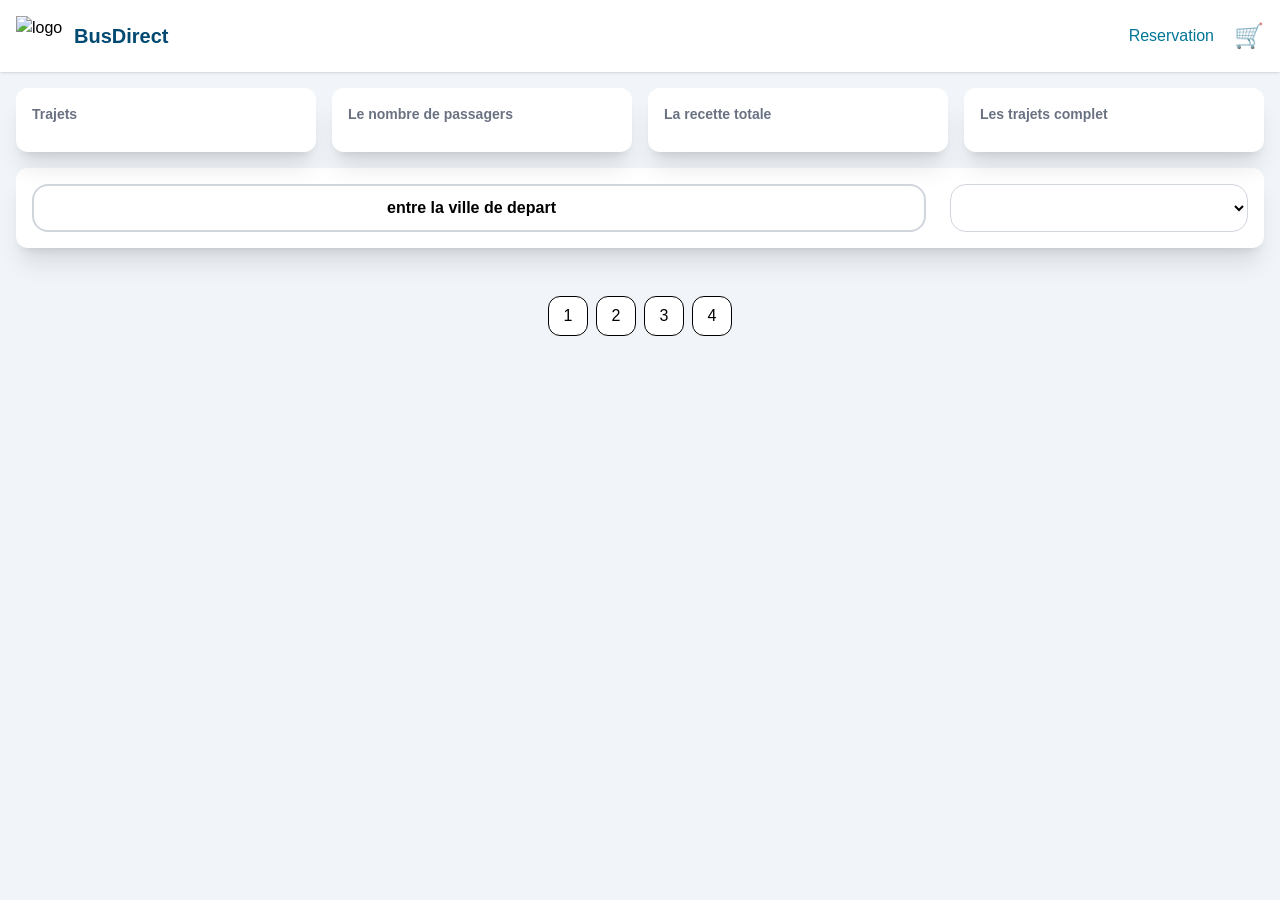
==== index.html @ cf124c50 "Display 6 trips per page with pagination" ====
<!DOCTYPE html>
<html lang="fr">

<head>
    <meta charset="UTF-8">
    <meta name="viewport" content="width=device-width, initial-scale=1.0">
    <title>BusDirect</title>
    <link rel="stylesheet" href="style.css">
    <link href="src/output.css" rel="stylesheet">
</head>

<body>

    <header class="bg-white shadow-sm sticky top-0 z-10 ">
        <section class="mx-auto p-4 flex justify-between items-center">
            <div class="flex gap-2 items-center">
                <img src="img/logo.png" alt="logo" class="w-[50px] h-[40px]">
                <h1 class="text-xl font-bold text-sky-900">
                    <a href="#bus_direct">BusDirect</a>
                </h1>
            </div>
            <nav class="flex gap-5 items-center">
                <a class="text-l font-medium text-cyan-700 hover:text-sky-900" href="#reservation">
                    Reservation
                </a>

                <a class="text-2xl" href="#ticket" aria-label="Panier">
                    🛒
                </a>
            </nav>

        </section>
    </header>
    <main>
    <section class="grid grid-cols-4 1fr_1fr_1fr_1fr gap-4 mx-4 my-4">
        <div class="flex shadow-xl w-full rounded-xl gap-3 p-4 flex-wrap flex-col bg-white shadow-sm p-4 pb-7" id="trajets">
            <span class="text-sm text-gray-500 font-semibold">Trajets</span>
        </div>
        <div class="flex shadow-xl w-full rounded-xl gap-3 p-4 flex-wrap flex-col bg-white shadow-sm pb-7" id="num_passagers">
            <span class="text-sm text-gray-500 font-semibold">Le nombre de passagers</span>
        </div>
        <div class="flex shadow-xl w-full rounded-xl gap-3 p-4 flex-wrap flex-col bg-white shadow-sm pb-7" id="recette">
            <span class="text-sm text-gray-500 font-semibold">La recette totale</span>
        </div>
        <div class="flex shadow-xl w-full rounded-xl gap-3 p-4 flex-wrap flex-col bg-white shadow-sm pb-7" id="trajets_complete">
            <span class="text-sm text-gray-500 font-semibold">Les trajets complet</span>
        </div>
    </section>
    <section class="search gap-6 mx-4 my-4 p-4 rounded-xl bg-white shadow-xl">
        <div>
            <input 
            type="search"
            id="search"
            class="w-full h-12 border-2 border-gray-300 rounded-2xl text-center font-semibold text-l"
            placeholder="entre la ville de depart">
        </div>
        <div>
            <select 
            name="tries" id="tries" class="w-full h-12 border-1 rounded-2xl border-gray-300 cursor-pointer">
                <option value=""></option>
            </select>
        </div>
    </section>
    <section class="grid grid-cols-3 grid-rows-2 gap-4 mx-4 my-4" id="AllCards">
        <!-- <div class="shadow-xl w-full rounded-xl gap-3 p-4 bg-white shadow-sm pb-7" id="card"></div> -->
    </section>
    <section id="pagination" class="flex justify-center gap-2 mb-20">
        <button type="button" class="w-10 h-10 border-1 rounded-xl bg-white hover:bg-blue-500">1</button>
        <button type="button" class="w-10 h-10 border-1 rounded-xl bg-white hover:bg-blue-500">2</button>
        <button type="button" class="w-10 h-10 border-1 rounded-xl bg-white hover:bg-blue-500">3</button>
        <button type="button" class="w-10 h-10 border-1 rounded-xl bg-white hover:bg-blue-500">4</button>
    </section>
    </main>
    <script src="js/script.js"></script>
    <script type="module" src="./js/main-trajets.js"></script>
    <script type="module" src="./js/store.js"></script>
</body>

</html>
---- style.css ----
body{
    background-color: #f1f5f9;
}
.page {
    display: grid;
    gap: 1.5rem;
}

.forms {
    display: grid;
    gap: 1.5rem;
}

.search {
    display: grid;
    grid-template-columns: 3fr 1fr;
}

@media (min-width: 1024px) {
    .page {
        grid-template-columns: 3fr 2fr;
        align-items: start;
    }
}
---- src/output.css ----
/*! tailwindcss v4.3.3 | MIT License | https://tailwindcss.com */
@layer properties;
@layer theme, base, components, utilities;

@layer theme {

  :root,
  :host {
    --font-sans: -apple-system, BlinkMacSystemFont, "Segoe UI", Roboto, "Helvetica Neue",
      "Noto Sans", Arial, sans-serif, "Apple Color Emoji", "Segoe UI Emoji",
      "Segoe UI Symbol", "Noto Color Emoji";
    --font-mono: ui-monospace, SFMono-Regular, Menlo, Monaco, Consolas, "Liberation Mono",
      "Courier New", monospace;
    --color-red-100: oklch(93.6% 0.032 17.717);
    --color-red-200: oklch(88.5% 0.062 18.334);
    --color-red-400: oklch(70.4% 0.191 22.216);
    --color-red-500: oklch(63.7% 0.237 25.331);
    --color-red-600: oklch(57.7% 0.245 27.325);
    --color-red-700: oklch(50.5% 0.213 27.518);
    --color-red-800: oklch(44.4% 0.177 26.899);
    --color-green-100: oklch(96.2% 0.044 156.743);
    --color-green-200: oklch(92.5% 0.084 155.995);
    --color-green-400: oklch(79.2% 0.209 151.711);
    --color-green-500: oklch(72.3% 0.219 149.579);
    --color-green-600: oklch(62.7% 0.194 149.214);
    --color-green-700: oklch(52.7% 0.154 150.069);
    --color-green-800: oklch(44.8% 0.119 151.328);
    --color-emerald-100: oklch(95% 0.052 163.051);
    --color-emerald-200: oklch(90.5% 0.093 164.15);
    --color-emerald-400: oklch(76.5% 0.177 163.223);
    --color-emerald-700: oklch(50.8% 0.118 165.612);
    --color-emerald-800: oklch(43.2% 0.095 166.913);
    --color-teal-700: oklch(51.1% 0.096 186.391);
    --color-cyan-100: oklch(95.6% 0.045 203.388);
    --color-cyan-200: oklch(91.7% 0.08 205.041);
    --color-cyan-300: oklch(86.5% 0.127 207.078);
    --color-cyan-400: oklch(78.9% 0.154 211.53);
    --color-cyan-700: oklch(52% 0.105 223.128);
    --color-cyan-900: oklch(39.8% 0.07 227.392);
    --color-sky-100: oklch(95.1% 0.026 236.824);
    --color-sky-200: oklch(90.1% 0.058 230.902);
    --color-sky-300: oklch(82.8% 0.111 230.318);
    --color-sky-400: oklch(74.6% 0.16 232.661);
    --color-sky-500: oklch(68.5% 0.169 237.323);
    --color-sky-600: oklch(58.8% 0.158 241.966);
    --color-sky-700: oklch(50% 0.134 242.749);
    --color-sky-900: oklch(39.1% 0.09 240.876);
    --color-blue-50: oklch(97% 0.014 254.604);
    --color-blue-100: oklch(93.2% 0.032 255.585);
    --color-blue-200: oklch(88.2% 0.059 254.128);
    --color-blue-400: oklch(70.7% 0.165 254.624);
    --color-blue-600: oklch(54.6% 0.245 262.881);
    --color-blue-700: oklch(48.8% 0.243 264.376);
    --color-blue-800: oklch(42.4% 0.199 265.638);
    --color-blue-900: oklch(37.9% 0.146 265.522);
    --color-indigo-600: oklch(51.1% 0.262 276.966);
    --color-indigo-700: oklch(45.7% 0.24 277.023);
    --color-slate-50: oklch(98.4% 0.003 247.858);
    --color-slate-200: oklch(92.9% 0.013 255.508);
    --color-slate-300: oklch(86.9% 0.022 252.894);
    --color-slate-500: oklch(55.4% 0.046 257.417);
    --color-slate-600: oklch(44.6% 0.043 257.281);
    --color-gray-50: oklch(98.5% 0.002 247.839);
    --color-gray-100: oklch(96.7% 0.003 264.542);
    --color-gray-200: oklch(92.8% 0.006 264.531);
    --color-gray-300: oklch(87.2% 0.01 258.338);
    --color-gray-500: oklch(55.1% 0.027 264.364);
    --color-gray-600: oklch(44.6% 0.03 256.802);
    --color-gray-800: oklch(27.8% 0.033 256.848);
    --color-black: #000;
    --color-white: #fff;
    --spacing: 0.25rem;
    --container-xs: 20rem;
    --container-md: 28rem;
    --container-4xl: 56rem;
    --container-6xl: 72rem;
    --text-xs: 0.75rem;
    --text-xs--line-height: calc(1 / 0.75);
    --text-sm: 0.875rem;
    --text-sm--line-height: calc(1.25 / 0.875);
    --text-base: 1rem;
    --text-base--line-height: calc(1.5 / 1);
    --text-lg: 1.125rem;
    --text-lg--line-height: calc(1.75 / 1.125);
    --text-xl: 1.25rem;
    --text-xl--line-height: calc(1.75 / 1.25);
    --text-2xl: 1.5rem;
    --text-2xl--line-height: calc(2 / 1.5);
    --text-3xl: 1.875rem;
    --text-3xl--line-height: calc(2.25 / 1.875);
    --text-4xl: 2.25rem;
    --text-4xl--line-height: calc(2.5 / 2.25);
    --font-weight-medium: 500;
    --font-weight-semibold: 600;
    --font-weight-bold: 700;
    --leading-tight: 1.25;
    --leading-snug: 1.375;
    --leading-normal: 1.5;
    --leading-loose: 2;
    --radius-sm: 0.25rem;
    --radius-lg: 0.5rem;
    --radius-xl: 0.75rem;
    --radius-2xl: 1rem;
    --default-transition-duration: 150ms;
    --default-transition-timing-function: cubic-bezier(0.4, 0, 0.2, 1);
    --default-font-family: var(--font-sans);
    --default-mono-font-family: var(--font-mono);
  }
}

@layer base {

  *,
  ::after,
  ::before,
  ::backdrop,
  ::file-selector-button {
    box-sizing: border-box;
    margin: 0;
    padding: 0;
    border: 0 solid;
  }

  html,
  :host {
    line-height: 1.5;
    -webkit-text-size-adjust: 100%;
    tab-size: 4;
    font-family: var(--default-font-family, -apple-system, BlinkMacSystemFont, "Segoe UI", Roboto, "Helvetica Neue", "Noto Sans", Arial, sans-serif, "Apple Color Emoji", "Segoe UI Emoji", "Segoe UI Symbol", "Noto Color Emoji");
    font-feature-settings: var(--default-font-feature-settings, normal);
    font-variation-settings: var(--default-font-variation-settings, normal);
    -webkit-tap-highlight-color: transparent;
  }

  hr {
    height: 0;
    color: inherit;
    border-top-width: 1px;
  }

  abbr:where([title]) {
    -webkit-text-decoration: underline dotted;
    text-decoration: underline dotted;
  }

  h1,
  h2,
  h3,
  h4,
  h5,
  h6 {
    font-size: inherit;
    font-weight: inherit;
  }

  a {
    color: inherit;
    -webkit-text-decoration: inherit;
    text-decoration: inherit;
  }

  b,
  strong {
    font-weight: bolder;
  }

  code,
  kbd,
  samp,
  pre {
    font-family: var(--default-mono-font-family, ui-monospace, SFMono-Regular, Menlo, Monaco, Consolas, "Liberation Mono", "Courier New", monospace);
    font-feature-settings: var(--default-mono-font-feature-settings, normal);
    font-variation-settings: var(--default-mono-font-variation-settings, normal);
    font-size: 1em;
  }

  small {
    font-size: 80%;
  }

  sub,
  sup {
    font-size: 75%;
    line-height: 0;
    position: relative;
    vertical-align: baseline;
  }

  sub {
    bottom: -0.25em;
  }

  sup {
    top: -0.5em;
  }

  table {
    text-indent: 0;
    border-color: inherit;
    border-collapse: collapse;
  }

  :-moz-focusring:where(:not(iframe)) {
    outline: auto;
  }

  progress {
    vertical-align: baseline;
  }

  summary {
    display: list-item;
  }

  ol,
  ul,
  menu {
    list-style: none;
  }

  img,
  svg,
  video,
  canvas,
  audio,
  iframe,
  embed,
  object {
    display: block;
    /* vertical-align: middle; */
  }

  img,
  video {
    max-width: 100%;
    height: auto;
  }

  button,
  input,
  select,
  optgroup,
  textarea,
  ::file-selector-button {
    font: inherit;
    font-feature-settings: inherit;
    font-variation-settings: inherit;
    letter-spacing: inherit;
    color: inherit;
    border-radius: 0;
    background-color: transparent;
    opacity: 1;
  }

  :where(select:is([multiple], [size])) optgroup {
    font-weight: bolder;
  }

  :where(select:is([multiple], [size])) optgroup option {
    padding-inline-start: 20px;
  }

  ::file-selector-button {
    margin-inline-end: 4px;
  }

  ::placeholder {
    opacity: 1;
  }

  @supports (not (-webkit-appearance: -apple-pay-button)) or (contain-intrinsic-size: 1px) {
    ::placeholder {
      color: currentcolor;

      @supports (color: color-mix(in lab, red, red)) {
        color: color-mix(in oklab, currentcolor 50%, transparent);
      }
    }
  }

  textarea {
    resize: vertical;
  }

  ::-webkit-search-decoration {
    -webkit-appearance: none;
  }

  ::-webkit-date-and-time-value {
    min-height: 1lh;
    text-align: inherit;
  }

  ::-webkit-datetime-edit {
    display: inline-flex;
  }

  ::-webkit-datetime-edit-fields-wrapper {
    padding: 0;
  }

  ::-webkit-datetime-edit,
  ::-webkit-datetime-edit-year-field,
  ::-webkit-datetime-edit-month-field,
  ::-webkit-datetime-edit-day-field,
  ::-webkit-datetime-edit-hour-field,
  ::-webkit-datetime-edit-minute-field,
  ::-webkit-datetime-edit-second-field,
  ::-webkit-datetime-edit-millisecond-field,
  ::-webkit-datetime-edit-meridiem-field {
    padding-block: 0;
  }

  ::-webkit-calendar-picker-indicator {
    line-height: 1;
  }

  :-moz-ui-invalid {
    box-shadow: none;
  }

  button,
  input:where([type="button"], [type="reset"], [type="submit"]),
  ::file-selector-button {
    appearance: button;
  }

  ::-webkit-inner-spin-button,
  ::-webkit-outer-spin-button {
    height: auto;
  }

  [hidden]:where(:not([hidden="until-found"])) {
    display: none !important;
  }
}

@layer utilities {
  .sr-only {
    position: absolute;
    width: 1px;
    height: 1px;
    padding: 0;
    margin: -1px;
    overflow: hidden;
    clip-path: inset(50%);
    white-space: nowrap;
    border-width: 0;
  }

  .sticky {
    position: sticky;
  }

  .top-0 {
    top: 0px;
  }

  .z-10 {
    z-index: 10;
  }

  .col-1 {
    grid-column: 1;
  }

  .m-1 {
    margin: var(--spacing);
  }

  .m-2 {
    margin: calc(var(--spacing) * 2);
  }

  .m-3 {
    margin: calc(var(--spacing) * 3);
  }

  .m-4 {
    margin: calc(var(--spacing) * 4);
  }

  .mx-4 {
    margin-inline: calc(var(--spacing) * 4);
  }

  .mx-auto {
    margin-inline: auto;
  }

  .my-2 {
    margin-block: calc(var(--spacing) * 2);
  }

  .my-4 {
    margin-block: calc(var(--spacing) * 4);
  }

  .my-6 {
    margin-block: calc(var(--spacing) * 6);
  }

  .mt-1 {
    margin-top: var(--spacing);
  }

  .mt-3 {
    margin-top: calc(var(--spacing) * 3);
  }

  .mt-4 {
    margin-top: calc(var(--spacing) * 4);
  }

  .mt-5 {
    margin-top: calc(var(--spacing) * 5);
  }

  .mt-6 {
    margin-top: calc(var(--spacing) * 6);
  }

  .mt-7 {
    margin-top: calc(var(--spacing) * 7);
  }

  .mb-1 {
    margin-bottom: var(--spacing);
  }

  .mb-2 {
    margin-bottom: calc(var(--spacing) * 2);
  }

  .mb-3 {
    margin-bottom: calc(var(--spacing) * 3);
  }

  .mb-4 {
    margin-bottom: calc(var(--spacing) * 4);
  }

  .mb-6 {
    margin-bottom: calc(var(--spacing) * 6);
  }
  .mb-20 {
    margin-bottom: calc(var(--spacing) * 20);
  }

  .ml-3 {
    margin-left: calc(var(--spacing) * 3);
  }

  .ml-10 {
    margin-left: calc(var(--spacing) * 10);
  }


.mt-0 { margin-top: 0px; }
.mt-\[4px\] { margin-top: 4px; }
.mt-\[8px\] { margin-top: 8px; }
.mt-\[12px\] { margin-top: 12px; }
.mt-4 { margin-top: 16px; }
.mt-5 { margin-top: 20px; }
.mt-6 { margin-top: 24px; }
.mt-\[28px\] { margin-top: 28px; }
.mt-8 { margin-top: 32px; }
.mt-\[36px\] { margin-top: 36px; }
.mt-10 { margin-top: 40px; }


.mb-0 { margin-bottom: 0px; }
.mb-\[4px\] { margin-bottom: 4px; }
.mb-\[8px\] { margin-bottom: 8px; }
.mb-\[12px\] { margin-bottom: 12px; }
.mb-4 { margin-bottom: 16px; }
.mb-5 { margin-bottom: 20px; }
.mb-6 { margin-bottom: 24px; }
.mb-\[28px\] { margin-bottom: 28px; }
.mb-8 { margin-bottom: 32px; }
.mb-\[36px\] { margin-bottom: 36px; }
.mb-10 { margin-bottom: 40px; }


.ml-0 { margin-left: 0px; }
.ml-\[4px\] { margin-left: 4px; }
.ml-\[8px\] { margin-left: 8px; }
.ml-\[12px\] { margin-left: 12px; }
.ml-4 { margin-left: 16px; }
.ml-5 { margin-left: 20px; }
.ml-6 { margin-left: 24px; }
.ml-\[28px\] { margin-left: 28px; }
.ml-8 { margin-left: 32px; }
.ml-\[36px\] { margin-left: 36px; }
.ml-10 { margin-left: 40px; }


.mr-0 { margin-right: 0px; }
.mr-\[4px\] { margin-right: 4px; }
.mr-\[8px\] { margin-right: 8px; }
.mr-\[12px\] { margin-right: 12px; }
.mr-4 { margin-right: 16px; }
.mr-5 { margin-right: 20px; }
.mr-6 { margin-right: 24px; }
.mr-\[28px\] { margin-right: 28px; }
.mr-8 { margin-right: 32px; }
.mr-\[36px\] { margin-right: 36px; }
.mr-10 { margin-right: 40px; }

  .block {
    display: block;
  }

  .flex {
    display: flex;
  }

  .grid {
    display: grid;
  }

  .inline-block {
    display: inline-block;
  }

  .table {
    display: table;
  }

  .h-3 {
    height: calc(var(--spacing) * 3);
  }

  .h-4 {
    height: calc(var(--spacing) * 4);
  }

  .h-5 {
    height: calc(var(--spacing) * 5);
  }

  .h-8 {
    height: calc(var(--spacing) * 8);
  }

  .h-10 {
    height: calc(var(--spacing) * 10);
  }

  .h-11 {
    height: calc(var(--spacing) * 11);
  }

  .h-12 {
    height: calc(var(--spacing) * 12);
  }

  .h-17 {
    height: calc(var(--spacing) * 17);
  }

  .h-\[30\] {
    height: 30;
  }

  .h-\[30px\] {
    height: 30px;
  }

  .h-\[40px\] {
    height: 40px;
  }

  .h-\[50px\] {
    height: 50px;
  }

  .h-\[60px\] {
    height: 60px;
  }
  .h-\[200px\] {
    height: 200px;
  }

  .h-auto {
    height: auto;
  }

  .h-fit {
    height: fit-content;
  }

  .h-full {
    height: 100%;
  }

  .min-h-\[1\.75rem\] {
    min-height: 1.75rem;
  }

  .min-h-screen {
    min-height: 100vh;
  }

  .w-1 {
    width: var(--spacing);
  }

  .w-2 {
    width: calc(var(--spacing) * 2);
  }

  .w-3 {
    width: calc(var(--spacing) * 3);
  }

  .w-4 {
    width: calc(var(--spacing) * 4);
  }

  .w-5 {
    width: calc(var(--spacing) * 5);
  }

  .w-6 {
    width: calc(var(--spacing) * 6);
  }

  .w-7 {
    width: calc(var(--spacing) * 7);
  }

  .w-8 {
    width: calc(var(--spacing) * 8);
  }

  .w-10 {
    width: calc(var(--spacing) * 10);
  }

  .w-11 {
    width: calc(var(--spacing) * 11);
  }

  .w-12 {
    width: calc(var(--spacing) * 12);
  }

  .w-13 {
    width: calc(var(--spacing) * 13);
  }

  .w-17 {
    width: calc(var(--spacing) * 17);
  }

  .w-20 {
    width: calc(var(--spacing) * 20);
  }

  .w-\[1px\] {
    width: 1px;
  }

  .w-\[2px\] {
    width: 2px;
  }

  .w-\[4px\] {
    width: 4px;
  }

  .w-\[10px\] {
    width: 10px;
  }

  .w-\[20px\] {
    width: 20px;
  }

  .w-\[30px\] {
    width: 30px;
  }

  .w-\[40px\] {
    width: 40px;
  }

  .w-\[50px\] {
    width: 50px;
  }

  .w-\[60px\] {
    width: 60px;
  }

  .w-\[70px\] {
    width: 70px;
  }

  .w-\[100px\] {
    width: 100px;
  }

  .w-\[200px\] {
    width: 200px;
  }

  .w-\[300px\] {
    width: 300px;
  }

  .w-\[400px\] {
    width: 400px;
  }

  .w-\[500px\] {
    width: 500px;
  }

  .w-\[600px\] {
    width: 600px;
  }

  .w-\[700px\] {
    width: 700px;
  }

  .w-auto {
    width: auto;
  }

  .w-fit {
    width: fit-content;
  }

  .w-full {
    width: 100%;
  }

  .max-w-4xl {
    max-width: var(--container-4xl);
  }

  .max-w-6xl {
    max-width: var(--container-6xl);
  }

  .max-w-md {
    max-width: var(--container-md);
  }

  .max-w-xs {
    max-width: var(--container-xs);
  }

  .min-w-40 {
    min-width: calc(var(--spacing) * 40);
  }

  .flex-1 {
    flex: 1;
  }

  .border-collapse {
    border-collapse: collapse;
  }

  .cursor-not-allowed {
    cursor: not-allowed;
  }

  .cursor-pointer {
    cursor: pointer;
  }

  .resize {
    resize: both;
  }

  .grid-cols-1 {
    grid-template-columns: repeat(1, minmax(0, 1fr));
  }

  .grid-cols-2 {
    grid-template-columns: repeat(2, minmax(0, 1fr));
  }

  .grid-cols-3 {
    grid-template-columns: repeat(3, minmax(0, 1fr));
  }

  .grid-cols-4 {
    grid-template-columns: repeat(4, minmax(0, 1fr));
  }

  .grid-cols-\[1fr_1fr_0\.3fr_1fr_1fr\] {
    grid-template-columns: 1fr 1fr 0.3fr 1fr 1fr;
  }

  .grid-cols-\[repeat\(2\,2\.5rem\)_1rem_repeat\(2\,2\.5rem\)\] {
    grid-template-columns: repeat(2, 2.5rem) 1rem repeat(2, 2.5rem);
  }

  .grid-cols-\[repeat\(2\,2\.75rem\)_1\.5rem_repeat\(2\,2\.75rem\)\] {
    grid-template-columns: repeat(2, 2.75rem) 1.5rem repeat(2, 2.75rem);
  }

  .grid-rows-2 {
    grid-template-rows: repeat(2, minmax(0, 1fr));
  }

  .grid-rows-3 {
    grid-template-rows: repeat(3, minmax(0, 1fr));
  }

  .grid-rows-4 {
    grid-template-rows: repeat(4, minmax(0, 1fr));
  }

  .flex-col {
    flex-direction: column;
  }

  .flex-row {
    flex-direction: row;
  }

  .flex-wrap {
    flex-wrap: wrap;
  }

  .items-center {
    align-items: center;
  }

  .items-end {
    align-items: flex-end;
  }

  .justify-around {
    justify-content: space-around;
  }

  .justify-between {
    justify-content: space-between;
  }

  .justify-center {
    justify-content: center;
  }

  .justify-end {
    justify-content: flex-end;
  }

  .justify-start {
    justify-content: flex-start;
  }

  .gap-1 {
    gap: var(--spacing);
  }

  .gap-2 {
    gap: calc(var(--spacing) * 2);
  }

  .gap-3 {
    gap: calc(var(--spacing) * 3);
  }

  .gap-4 {
    gap: calc(var(--spacing) * 4);
  }

  .gap-5 {
    gap: calc(var(--spacing) * 5);
  }

  .gap-6 {
    gap: calc(var(--spacing) * 6);
  }

  .gap-7 {
    gap: calc(var(--spacing) * 7);
  }

  .gap-12 {
    gap: calc(var(--spacing) * 12);
  }

  .gap-20 {
    gap: calc(var(--spacing) * 20);
  }

  :where(.space-y-6 > :not(:last-child)) {
    --tw-space-y-reverse: 0;
    margin-block-start: calc(calc(var(--spacing) * 6) * var(--tw-space-y-reverse));
    margin-block-end: calc(calc(var(--spacing) * 6) * calc(1 - var(--tw-space-y-reverse)));
  }

  .gap-x-2 {
    column-gap: calc(var(--spacing) * 2);
  }

  .gap-y-8 {
    row-gap: calc(var(--spacing) * 8);
  }

  .self-stretch {
    align-self: stretch;
  }

  .rounded {
    border-radius: 0.25rem;
  }

  .rounded-2xl {
    border-radius: var(--radius-2xl);
  }

  .rounded-\[2rem\] {
    border-radius: 2rem;
  }

  .rounded-lg {
    border-radius: var(--radius-lg);
  }

  .rounded-sm {
    border-radius: var(--radius-sm);
  }

  .rounded-xl {
    border-radius: var(--radius-xl);
  }

  .rounded-l {
    border-top-left-radius: 0.25rem;
    border-bottom-left-radius: 0.25rem;
  }

  .border {
    border-style: var(--tw-border-style);
    border-width: 1px;
  }

  .border-1 {
    border-style: var(--tw-border-style);
    border-width: 1px;
  }

  .border-2 {
    border-style: var(--tw-border-style);
    border-width: 2px;
  }

  .border-3 {
    border-style: var(--tw-border-style);
    border-width: 3px;
  }

  .border-4 {
    border-style: var(--tw-border-style);
    border-width: 4px;
  }

  .border-t {
    border-top-style: var(--tw-border-style);
    border-top-width: 1px;
  }

  .border-gray-300 {
    border-color: var(--color-gray-300);
  }

  .border-green-400 {
    border-color: var(--color-green-400);
  }

  .border-green-700 {
    border-color: var(--color-green-700);
  }

  .border-red-400 {
    border-color: var(--color-red-400);
  }

  .border-sky-200 {
    border-color: var(--color-sky-200);
  }

  .border-slate-200 {
    border-color: var(--color-slate-200);
  }

  .border-slate-300 {
    border-color: var(--color-slate-300);
  }

  .bg-\[\#09D8C7\] {
    background-color: #09D8C7;
  }

  .bg-\[\#0039A6\] {
    background-color: #0039A6;
  }

  .bg-\[\#F0F4FF\] {
    background-color: #F0F4FF;
  }

  .bg-blue-50 {
    background-color: var(--color-blue-50);
  }

  .bg-blue-100 {
    background-color: var(--color-blue-100);
  }

  .bg-blue-200 {
    background-color: var(--color-blue-200);
  }

  .bg-blue-400 {
    background-color: var(--color-blue-400);
  }

  .bg-blue-700 {
    background-color: var(--color-blue-700);
  }

  .bg-cyan-100 {
    background-color: var(--color-cyan-100);
  }

  .bg-cyan-200 {
    background-color: var(--color-cyan-200);
  }

  .bg-cyan-300 {
    background-color: var(--color-cyan-300);
  }

  .bg-cyan-400 {
    background-color: var(--color-cyan-400);
  }

  .bg-cyan-700 {
    background-color: var(--color-cyan-700);
  }

  .bg-cyan-900 {
    background-color: var(--color-cyan-900);
  }

  .bg-emerald-100 {
    background-color: var(--color-emerald-100);
  }

  .bg-gray-50 {
    background-color: var(--color-gray-50);
  }

  .bg-gray-100 {
    background-color: var(--color-gray-100);
  }

  .bg-gray-200 {
    background-color: var(--color-gray-200);
  }

  .bg-gray-500 {
    background-color: var(--color-gray-500);
  }

  .bg-gray-600 {
    background-color: var(--color-gray-600);
  }

  .bg-green-100 {
    background-color: var(--color-green-100);
  }

  .bg-green-200 {
    background-color: var(--color-green-200);
  }

  .bg-green-500 {
    background-color: var(--color-green-500);
  }

  .bg-green-600 {
    background-color: var(--color-green-600);
  }

  .bg-green-700 {
    background-color: var(--color-green-700);
  }

  .bg-green-800 {
    background-color: var(--color-green-800);
  }

  .bg-indigo-600 {
    background-color: var(--color-indigo-600);
  }

  .bg-red-200 {
    background-color: var(--color-red-200);
  }

  .bg-red-500 {
    background-color: var(--color-red-500);
  }

  .bg-red-600 {
    background-color: var(--color-red-600);
  }

  .bg-red-700 {
    background-color: var(--color-red-700);
  }

  .bg-red-800 {
    background-color: var(--color-red-800);
  }

  .bg-sky-100 {
    background-color: var(--color-sky-100);
  }

  .bg-sky-200 {
    background-color: var(--color-sky-200);
  }

  .bg-sky-300 {
    background-color: var(--color-sky-300);
  }

  .bg-sky-400 {
    background-color: var(--color-sky-400);
  }

  .bg-sky-500 {
    background-color: var(--color-sky-500);
  }

  .bg-sky-700 {
    background-color: var(--color-sky-700);
  }

  .bg-sky-900 {
    background-color: var(--color-sky-900);
  }

  .bg-slate-50 {
    background-color: var(--color-slate-50);
  }

  .bg-slate-200 {
    background-color: var(--color-slate-200);
  }

  .bg-slate-300 {
    background-color: var(--color-slate-300);
  }

  .bg-teal-700 {
    background-color: var(--color-teal-700);
  }

  .bg-white {
    background-color: var(--color-white);
  }

  .object-contain {
    object-fit: contain;
  }

  .p-1 {
    padding: var(--spacing);
  }

  .p-2 {
    padding: calc(var(--spacing) * 2);
  }

  .p-3 {
    padding: calc(var(--spacing) * 3);
  }

  .p-4 {
    padding: calc(var(--spacing) * 4);
  }

  .p-5 {
    padding: calc(var(--spacing) * 5);
  }

  .p-6 {
    padding: calc(var(--spacing) * 6);
  }

  .p-8 {
    padding: calc(var(--spacing) * 8);
  }

  .px-2 {
    padding-inline: calc(var(--spacing) * 2);
  }

  .px-3 {
    padding-inline: calc(var(--spacing) * 3);
  }

  .px-4 {
    padding-inline: calc(var(--spacing) * 4);
  }

  .py-1 {
    padding-block: var(--spacing);
  }

  .py-2 {
    padding-block: calc(var(--spacing) * 2);
  }

  .py-3 {
    padding-block: calc(var(--spacing) * 3);
  }

  .py-4 {
    padding-block: calc(var(--spacing) * 4);
  }

  .py-6 {
    padding-block: calc(var(--spacing) * 6);
  }

  .pt-4 {
    padding-top: calc(var(--spacing) * 4);
  }

  .pb-4 {
    padding-bottom: calc(var(--spacing) * 4);
  }

  .pb-7 {
    padding-bottom: calc(var(--spacing) * 7);
  }

  .text-center {
    text-align: center;
  }

  .text-start {
    text-align: start;
  }

  .font-\[\'Libre_Baskerville\'\] {
    font-family: 'Libre Baskerville';
  }

  .font-\[\'Montserrat\'\] {
    font-family: 'Montserrat';
  }

  .font-\[\'Nunito\'\] {
    font-family: 'Nunito';
  }

  .font-\[\'Roboto\'\] {
    font-family: 'Roboto';
  }

  .font-sans {
    font-family: var(--font-sans);
  }

  .text-2xl {
    font-size: var(--text-2xl);
    line-height: var(--tw-leading, var(--text-2xl--line-height));
  }

  .text-3xl {
    font-size: var(--text-3xl);
    line-height: var(--tw-leading, var(--text-3xl--line-height));
  }

  .text-4xl {
    font-size: var(--text-4xl);
    line-height: var(--tw-leading, var(--text-4xl--line-height));
  }

  .text-base {
    font-size: var(--text-base);
    line-height: var(--tw-leading, var(--text-base--line-height));
  }

  .text-lg {
    font-size: var(--text-lg);
    line-height: var(--tw-leading, var(--text-lg--line-height));
  }

  .text-sm {
    font-size: var(--text-sm);
    line-height: var(--tw-leading, var(--text-sm--line-height));
  }

  .text-xl {
    font-size: var(--text-xl);
    line-height: var(--tw-leading, var(--text-xl--line-height));
  }

  .text-xs {
    font-size: var(--text-xs);
    line-height: var(--tw-leading, var(--text-xs--line-height));
  }

  .text-\[22px\] {
    font-size: 22px;
  }

  .leading-loose {
    --tw-leading: var(--leading-loose);
    line-height: var(--leading-loose);
  }

  .leading-normal {
    --tw-leading: var(--leading-normal);
    line-height: var(--leading-normal);
  }

  .leading-snug {
    --tw-leading: var(--leading-snug);
    line-height: var(--leading-snug);
  }

  .leading-tight {
    --tw-leading: var(--leading-tight);
    line-height: var(--leading-tight);
  }

  .font-bold {
    --tw-font-weight: var(--font-weight-bold);
    font-weight: var(--font-weight-bold);
  }

  .font-medium {
    --tw-font-weight: var(--font-weight-medium);
    font-weight: var(--font-weight-medium);
  }

  .font-semibold {
    --tw-font-weight: var(--font-weight-semibold);
    font-weight: var(--font-weight-semibold);
  }

  .text-black {
    color: var(--color-black);
  }

  .text-blue-100 {
    color: var(--color-blue-100);
  }

  .text-blue-400 {
    color: var(--color-blue-400);
  }

  .text-blue-700 {
    color: var(--color-blue-700);
  }

  .text-blue-800 {
    color: var(--color-blue-800);
  }

  .text-blue-900 {
    color: var(--color-blue-900);
  }

  .text-cyan-400 {
    color: var(--color-cyan-400);
  }

  .text-cyan-700 {
    color: var(--color-cyan-700);
  }

  .text-cyan-900 {
    color: var(--color-cyan-900);
  }

  .text-emerald-700 {
    color: var(--color-emerald-700);
  }

  .text-emerald-800 {
    color: var(--color-emerald-800);
  }

  .text-gray-500 {
    color: var(--color-gray-500);
  }

  .text-gray-600 {
    color: var(--color-gray-600);
  }

  .text-green-600 {
    color: var(--color-green-600);
  }

  .text-green-700 {
    color: var(--color-green-700);
  }

  .text-red-600 {
    color: var(--color-red-600);
  }

  .text-sky-400 {
    color: var(--color-sky-400);
  }

  .text-sky-600 {
    color: var(--color-sky-600);
  }

  .text-sky-700 {
    color: var(--color-sky-700);
  }

  .text-sky-900 {
    color: var(--color-sky-900);
  }

  .text-slate-500 {
    color: var(--color-slate-500);
  }

  .text-slate-600 {
    color: var(--color-slate-600);
  }

  .text-white {
    color: var(--color-white);
  }

  .underline {
    text-decoration-line: underline;
  }

  .shadow {
    --tw-shadow: 0 1px 3px 0 var(--tw-shadow-color, rgb(0 0 0 / 0.1)), 0 1px 2px -1px var(--tw-shadow-color, rgb(0 0 0 / 0.1));
    box-shadow: var(--tw-inset-shadow), var(--tw-inset-ring-shadow), var(--tw-ring-offset-shadow), var(--tw-ring-shadow), var(--tw-shadow);
  }

  .shadow-lg {
    --tw-shadow: 0 10px 15px -3px var(--tw-shadow-color, rgb(0 0 0 / 0.1)), 0 4px 6px -4px var(--tw-shadow-color, rgb(0 0 0 / 0.1));
    box-shadow: var(--tw-inset-shadow), var(--tw-inset-ring-shadow), var(--tw-ring-offset-shadow), var(--tw-ring-shadow), var(--tw-shadow);
  }

  .shadow-sm {
    --tw-shadow: 0 1px 3px 0 var(--tw-shadow-color, rgb(0 0 0 / 0.1)), 0 1px 2px -1px var(--tw-shadow-color, rgb(0 0 0 / 0.1));
    box-shadow: var(--tw-inset-shadow), var(--tw-inset-ring-shadow), var(--tw-ring-offset-shadow), var(--tw-ring-shadow), var(--tw-shadow);
  }

  .shadow-xl {
    --tw-shadow: 0 20px 25px -5px var(--tw-shadow-color, rgb(0 0 0 / 0.1)), 0 8px 10px -6px var(--tw-shadow-color, rgb(0 0 0 / 0.1));
    box-shadow: var(--tw-inset-shadow), var(--tw-inset-ring-shadow), var(--tw-ring-offset-shadow), var(--tw-ring-shadow), var(--tw-shadow);
  }

  .ring-1 {
    --tw-ring-shadow: var(--tw-ring-inset, ) 0 0 0 calc(1px + var(--tw-ring-offset-width)) var(--tw-ring-color, currentcolor);
    box-shadow: var(--tw-inset-shadow), var(--tw-inset-ring-shadow), var(--tw-ring-offset-shadow), var(--tw-ring-shadow), var(--tw-shadow);
  }

  .ring-emerald-400 {
    --tw-ring-color: var(--color-emerald-400);
  }

  .outline {
    outline-style: var(--tw-outline-style);
    outline-width: 1px;
  }

  .transition {
    transition-property: color, background-color, border-color, outline-color, text-decoration-color, fill, stroke, --tw-gradient-from, --tw-gradient-via, --tw-gradient-to, opacity, box-shadow, transform, translate, scale, rotate, filter, -webkit-backdrop-filter, backdrop-filter, display, content-visibility, overlay, pointer-events;
    transition-timing-function: var(--tw-ease, var(--default-transition-timing-function));
    transition-duration: var(--tw-duration, var(--default-transition-duration));
  }

  .peer-checked\:bg-indigo-600:is(:where(.peer):checked ~ *) {
    background-color: var(--color-indigo-600);
  }

  .peer-checked\:text-white:is(:where(.peer):checked ~ *) {
    color: var(--color-white);
  }

  .peer-checked\:ring-0:is(:where(.peer):checked ~ *) {
    --tw-ring-shadow: var(--tw-ring-inset, ) 0 0 0 calc(0px + var(--tw-ring-offset-width)) var(--tw-ring-color, currentcolor);
    box-shadow: var(--tw-inset-shadow), var(--tw-inset-ring-shadow), var(--tw-ring-offset-shadow), var(--tw-ring-shadow), var(--tw-shadow);
  }

  .peer-focus-visible\:outline:is(:where(.peer):focus-visible ~ *) {
    outline-style: var(--tw-outline-style);
    outline-width: 1px;
  }

  .peer-focus-visible\:outline-2:is(:where(.peer):focus-visible ~ *) {
    outline-style: var(--tw-outline-style);
    outline-width: 2px;
  }

  .peer-focus-visible\:outline-indigo-600:is(:where(.peer):focus-visible ~ *) {
    outline-color: var(--color-indigo-600);
  }

  @media (hover: hover) {
    .hover\:border-green-500:hover {
      border-color: var(--color-green-500);
    }

    .hover\:bg-emerald-200:hover {
      background-color: var(--color-emerald-200);
    }

    .hover\:bg-gray-600:hover {
      background-color: var(--color-gray-600);
    }

    .hover\:bg-green-400:hover {
      background-color: var(--color-green-400);
    }

    .hover\:bg-indigo-700:hover {
      background-color: var(--color-indigo-700);
    }

    .hover\:bg-sky-900:hover {
      background-color: var(--color-sky-900);
    }

    .hover\:bg-blue-500:hover {
      background-color: var(--color-blue-500);
    }

    .hover\:bg-blue-600:hover {
      background-color: var(--color-blue-600);
    }

    .hover\:bg-blue-700:hover {
      background-color: var(--color-blue-700);
    }

    .hover\:bg-red-500:hover {
      background-color: var(--color-red-500);
    }

    .hover\:bg-red-700:hover {
      background-color: var(--color-red-700);
    }

    .hover\:bg-purple-500:hover {
      background-color: var(--color-purple-500);
    }

    .hover\:bg-purple-700:hover {
      background-color: var(--color-purple-700);
    }

    .hover\:bg-orange-500:hover {
      background-color: var(--color-orange-500);
    }

    .hover\:bg-orange-700:hover {
      background-color: var(--color-orange-700);
    }

    .hover\:bg-yellow-500:hover {
      background-color: var(--color-yellow-500);
    }

    .hover\:bg-pink-500:hover {
      background-color: var(--color-pink-500);
    }

    .hover\:bg-teal-500:hover {
      background-color: var(--color-teal-500);
    }

    .hover\:bg-cyan-500:hover {
      background-color: var(--color-cyan-500);
    }

    .hover\:bg-slate-700:hover {
      background-color: var(--color-slate-700);
    }

    .hover\:bg-gray-800:hover {
      background-color: var(--color-gray-800);
    }

    .hover\:bg-black:hover {
      background-color: var(--color-black);
    }
    .hover\:bg-white:hover {
      background-color: var(--color-white);
    }

    .hover\:text-blue-100:hover {
      color: var(--color-blue-100);
    }

    .hover\:text-blue-200:hover {
      color: var(--color-blue-200);
    }

    .hover\:text-blue-600:hover {
      color: var(--color-blue-600);
    }

    .hover\:text-blue-700:hover {
      color: var(--color-blue-700);
    }

    .hover\:text-blue-900:hover {
      color: var(--color-blue-900);
    }

    .hover\:text-red-100:hover {
      color: var(--color-red-100);
    }

    .hover\:text-sky-100:hover {
      color: var(--color-sky-100);
    }

    .hover\:text-sky-200:hover {
      color: var(--color-sky-200);
    }

    .hover\:text-sky-500:hover {
      color: var(--color-sky-500);
    }

    .hover\:text-sky-700:hover {
      color: var(--color-sky-700);
    }

    .hover\:text-sky-900:hover {
      color: var(--color-sky-900);
    }

    .hover\:text-white:hover {
      color: var(--color-white);
    }
  }

  .focus\:ring-2:focus {
    --tw-ring-shadow: var(--tw-ring-inset, ) 0 0 0 calc(2px + var(--tw-ring-offset-width)) var(--tw-ring-color, currentcolor);
    box-shadow: var(--tw-inset-shadow), var(--tw-inset-ring-shadow), var(--tw-ring-offset-shadow), var(--tw-ring-shadow), var(--tw-shadow);
  }

  .focus\:ring-blue-200:focus {
    --tw-ring-color: var(--color-blue-200);
  }

  .focus\:ring-green-500:focus {
    --tw-ring-color: var(--color-green-500);
  }

  .focus\:ring-slate-300:focus {
    --tw-ring-color: var(--color-slate-300);
  }

  .focus\:outline-none:focus {
    --tw-outline-style: none;
    outline-style: none;
  }

  .focus-visible\:outline:focus-visible {
    outline-style: var(--tw-outline-style);
    outline-width: 1px;
  }

  .focus-visible\:outline-2:focus-visible {
    outline-style: var(--tw-outline-style);
    outline-width: 2px;
  }

  .focus-visible\:outline-offset-2:focus-visible {
    outline-offset: 2px;
  }

  .focus-visible\:outline-indigo-600:focus-visible {
    outline-color: var(--color-indigo-600);
  }

  .disabled\:cursor-not-allowed:disabled {
    cursor: not-allowed;
  }

  .disabled\:bg-slate-300:disabled {
    background-color: var(--color-slate-300);
  }

  @media (width >=40rem) {
    .sm\:w-10 {
      width: calc(var(--spacing) * 10);
    }

    .sm\:grid-cols-3 {
      grid-template-columns: repeat(3, minmax(0, 1fr));
    }

    .sm\:p-4 {
      padding: calc(var(--spacing) * 4);
    }

    .sm\:p-6 {
      padding: calc(var(--spacing) * 6);
    }
  }

  @media (width >=48rem) {
    .md\:grid-cols-2 {
      grid-template-columns: repeat(2, minmax(0, 1fr));
    }

    .md\:flex-row {
      flex-direction: row;
    }

    .md\:items-center {
      align-items: center;
    }

    .md\:justify-between {
      justify-content: space-between;
    }

    .md\:text-right {
      text-align: right;
    }
  }

  @media (width >=64rem) {
    .lg\:grid {
      display: grid;
    }

    .lg\:grid-cols-2 {
      grid-template-columns: repeat(2, minmax(0, 1fr));
    }

    .lg\:grid-rows-1 {
      grid-template-rows: repeat(1, minmax(0, 1fr));
    }

    .lg\:grid-rows-2 {
      grid-template-rows: repeat(2, minmax(0, 1fr));
    }

    .lg\:grid-rows-4 {
      grid-template-rows: repeat(4, minmax(0, 1fr));
    }
  }
}

@property --tw-space-y-reverse {
  syntax: "*";
  inherits: false;
  initial-value: 0;
}

@property --tw-border-style {
  syntax: "*";
  inherits: false;
  initial-value: solid;
}

@property --tw-leading {
  syntax: "*";
  inherits: false;
}

@property --tw-font-weight {
  syntax: "*";
  inherits: false;
}

@property --tw-shadow {
  syntax: "*";
  inherits: false;
  initial-value: 0 0 #0000;
}

@property --tw-shadow-color {
  syntax: "*";
  inherits: false;
}

@property --tw-shadow-alpha {
  syntax: "<percentage>";
  inherits: false;
  initial-value: 100%;
}

@property --tw-inset-shadow {
  syntax: "*";
  inherits: false;
  initial-value: 0 0 #0000;
}

@property --tw-inset-shadow-color {
  syntax: "*";
  inherits: false;
}

@property --tw-inset-shadow-alpha {
  syntax: "<percentage>";
  inherits: false;
  initial-value: 100%;
}

@property --tw-ring-color {
  syntax: "*";
  inherits: false;
}

@property --tw-ring-shadow {
  syntax: "*";
  inherits: false;
  initial-value: 0 0 #0000;
}

@property --tw-inset-ring-color {
  syntax: "*";
  inherits: false;
}

@property --tw-inset-ring-shadow {
  syntax: "*";
  inherits: false;
  initial-value: 0 0 #0000;
}

@property --tw-ring-inset {
  syntax: "*";
  inherits: false;
}

@property --tw-ring-offset-width {
  syntax: "<length>";
  inherits: false;
  initial-value: 0px;
}

@property --tw-ring-offset-color {
  syntax: "*";
  inherits: false;
  initial-value: #fff;
}

@property --tw-ring-offset-shadow {
  syntax: "*";
  inherits: false;
  initial-value: 0 0 #0000;
}

@property --tw-outline-style {
  syntax: "*";
  inherits: false;
  initial-value: solid;
}

@layer properties {
  @supports ((-webkit-hyphens: none) and (not (margin-trim: inline))) or ((-moz-orient: inline) and (not (color:rgb(from red r g b)))) {

    *,
    ::before,
    ::after,
    ::backdrop {
      --tw-space-y-reverse: 0;
      --tw-border-style: solid;
      --tw-leading: initial;
      --tw-font-weight: initial;
      --tw-shadow: 0 0 #0000;
      --tw-shadow-color: initial;
      --tw-shadow-alpha: 100%;
      --tw-inset-shadow: 0 0 #0000;
      --tw-inset-shadow-color: initial;
      --tw-inset-shadow-alpha: 100%;
      --tw-ring-color: initial;
      --tw-ring-shadow: 0 0 #0000;
      --tw-inset-ring-color: initial;
      --tw-inset-ring-shadow: 0 0 #0000;
      --tw-ring-inset: initial;
      --tw-ring-offset-width: 0px;
      --tw-ring-offset-color: #fff;
      --tw-ring-offset-shadow: 0 0 #0000;
      --tw-outline-style: solid;
    }
  }
}
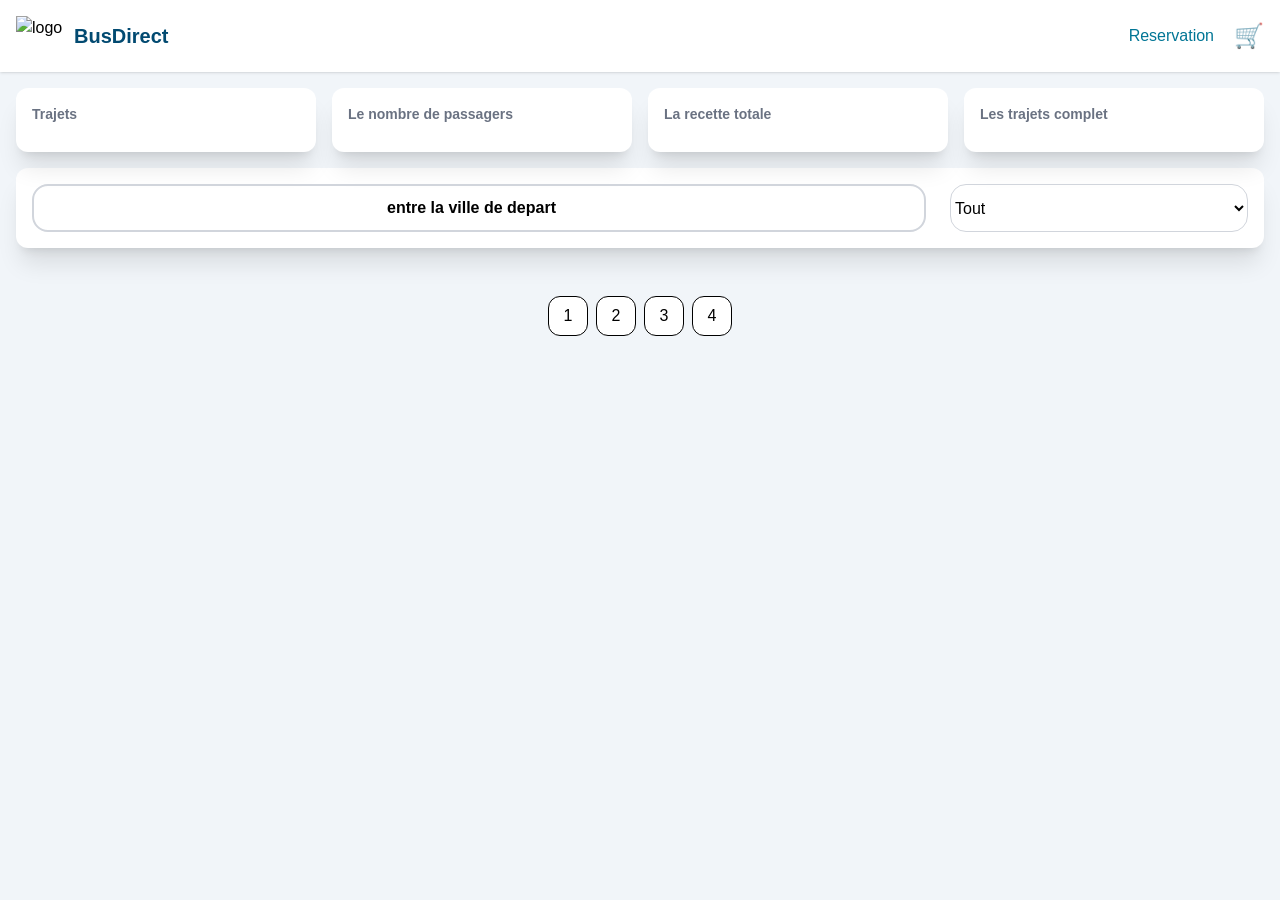
==== commit 6a1a52aa: "update main-trajects" ====
--- a/index.html
+++ b/index.html
@@ -57,7 +57,9 @@
         <div>
             <select 
             name="tries" id="tries" class="w-full h-12 border-1 rounded-2xl border-gray-300 cursor-pointer">
-                <option value=""></option>
+                <option value="Tout">Tout</option>
+                <option value="Disponible">Disponible</option>
+                <option value="Complete">Complete</option>
             </select>
         </div>
     </section>
@@ -71,7 +73,7 @@
         <button type="button" class="w-10 h-10 border-1 rounded-xl bg-white hover:bg-blue-500">4</button>
     </section>
     </main>
-    <script src="js/script.js"></script>
+    <script type="module" src="./js/script.js"></script>
     <script type="module" src="./js/main-trajets.js"></script>
     <script type="module" src="./js/store.js"></script>
 </body>
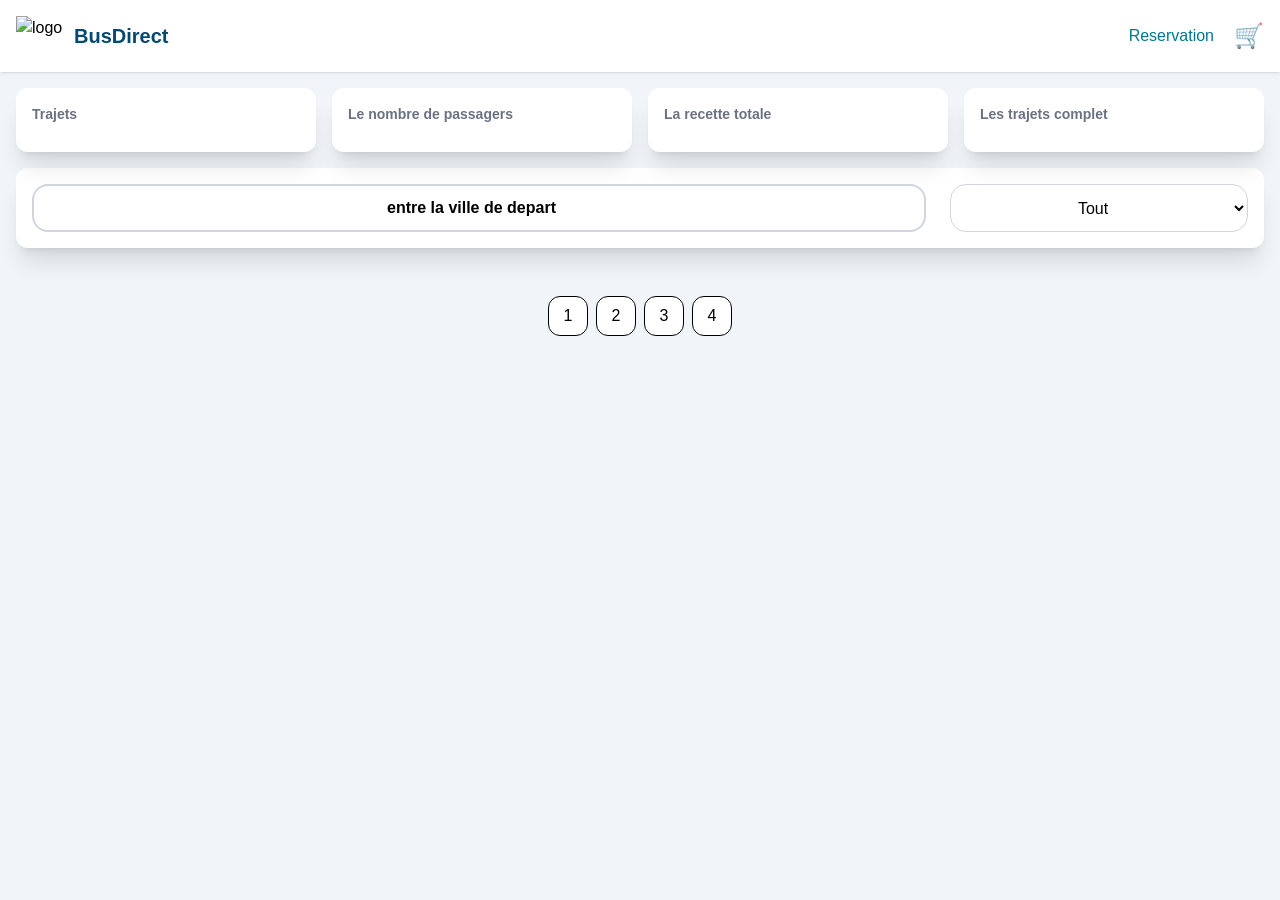
==== commit 9f38be04: "set localStorage to citySearch" ====
--- a/index.html
+++ b/index.html
@@ -56,7 +56,7 @@
         </div>
         <div>
             <select 
-            name="tries" id="tries" class="w-full h-12 border-1 rounded-2xl border-gray-300 cursor-pointer">
+            name="tries" id="tries" class="text-center w-full h-12 border-1 rounded-2xl border-gray-300 cursor-pointer">
                 <option value="Tout">Tout</option>
                 <option value="Disponible">Disponible</option>
                 <option value="Complete">Complete</option>
--- a/style.css
+++ b/style.css
@@ -21,4 +21,4 @@
         grid-template-columns: 3fr 2fr;
         align-items: start;
     }
-}+}
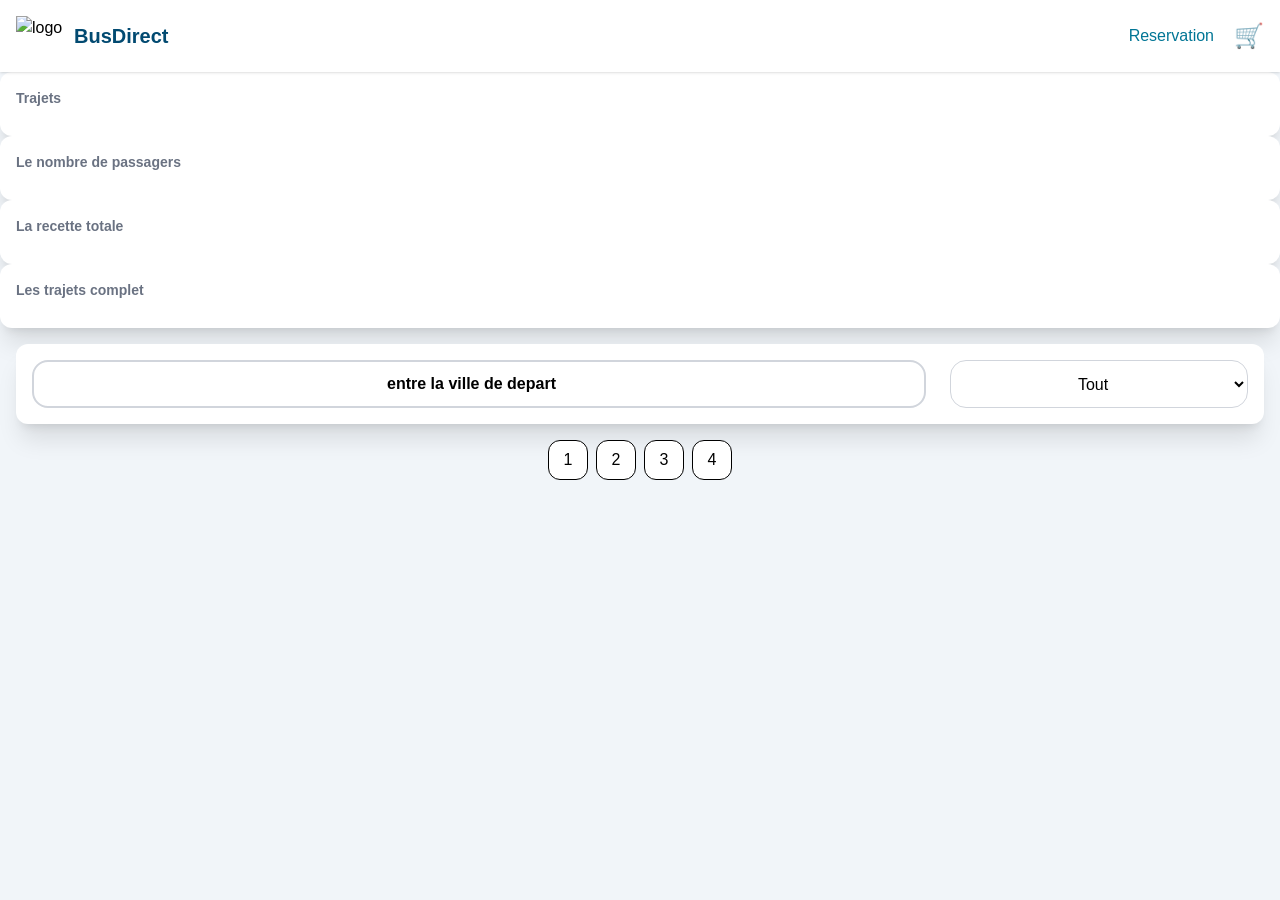
==== commit 4fbe220e: "add and implement waiting list logic" ====
--- a/index.html
+++ b/index.html
@@ -32,7 +32,7 @@
         </section>
     </header>
     <main>
-    <section class="grid grid-cols-4 1fr_1fr_1fr_1fr gap-4 mx-4 my-4">
+    <!-- <section class="grid grid-cols-2 md:grid-cols-4 gap-4 mx-4 my-4"> -->
         <div class="flex shadow-xl w-full rounded-xl gap-3 p-4 flex-wrap flex-col bg-white shadow-sm p-4 pb-7" id="trajets">
             <span class="text-sm text-gray-500 font-semibold">Trajets</span>
         </div>
@@ -63,9 +63,8 @@
             </select>
         </div>
     </section>
-    <section class="grid grid-cols-3 grid-rows-2 gap-4 mx-4 my-4" id="AllCards">
-        <!-- <div class="shadow-xl w-full rounded-xl gap-3 p-4 bg-white shadow-sm pb-7" id="card"></div> -->
-    </section>
+    <!-- <section class="grid grid-cols-1 md:grid-cols-2 lg:grid-cols-3 gap-4 mx-4 my-4" id="AllCards"> -->
+    <!-- </section> -->
     <section id="pagination" class="flex justify-center gap-2 mb-20">
         <button type="button" class="w-10 h-10 border-1 rounded-xl bg-white hover:bg-blue-500">1</button>
         <button type="button" class="w-10 h-10 border-1 rounded-xl bg-white hover:bg-blue-500">2</button>
@@ -73,9 +72,12 @@
         <button type="button" class="w-10 h-10 border-1 rounded-xl bg-white hover:bg-blue-500">4</button>
     </section>
     </main>
-    <script type="module" src="./js/script.js"></script>
+    <script type="module" src="./js/main-cabine.js"></script>
     <script type="module" src="./js/main-trajets.js"></script>
     <script type="module" src="./js/store.js"></script>
+    <script type="module" src="./js/reservations.js"></script>
+    <script type="module" src="./js/render.js"></script>
+    <script type="module" src="./js/validators.js"></script>
 </body>
 
 </html>
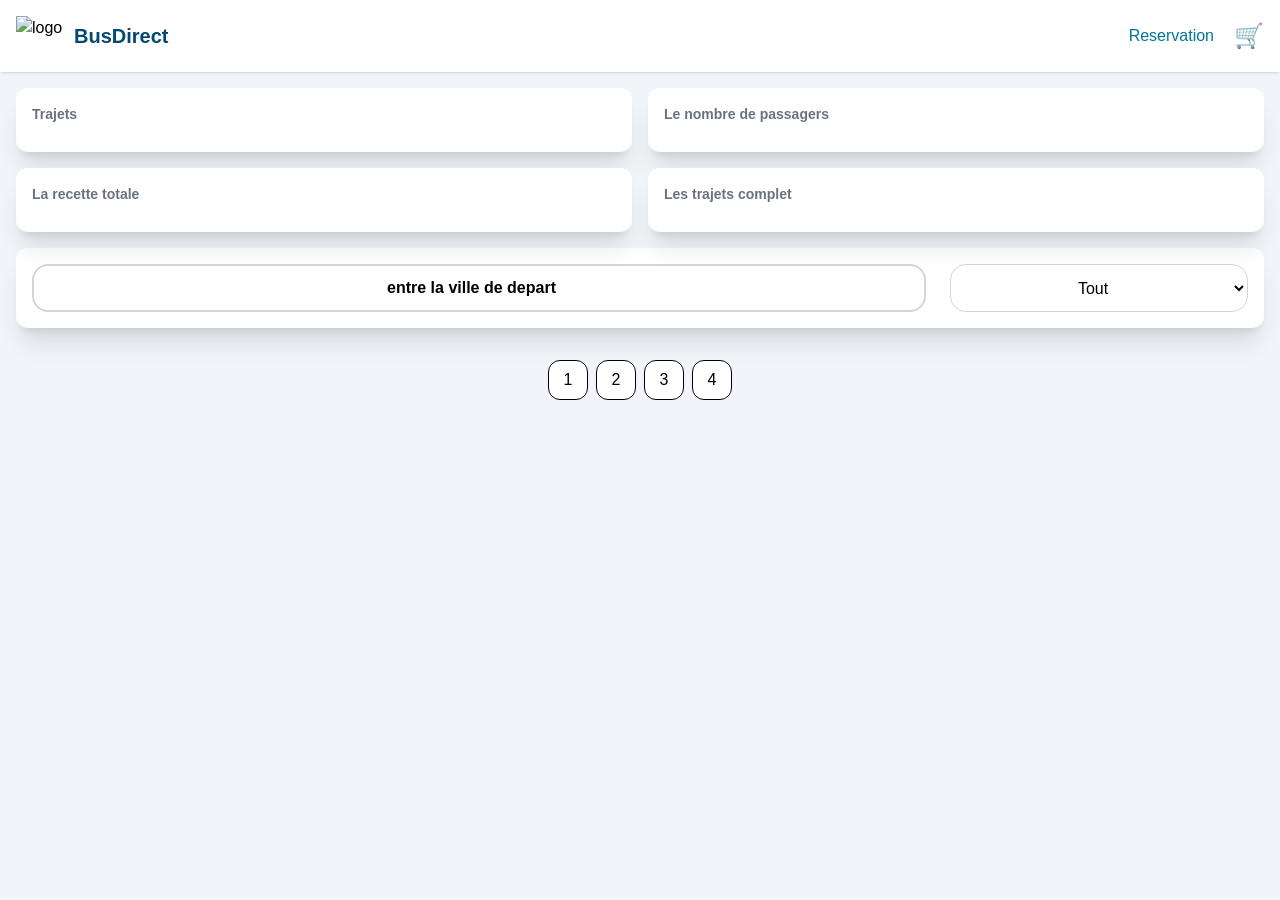
==== commit 7155cc3a: "make responsive siteweb for mobile" ====
--- a/index.html
+++ b/index.html
@@ -32,7 +32,7 @@
         </section>
     </header>
     <main>
-    <!-- <section class="grid grid-cols-2 md:grid-cols-4 gap-4 mx-4 my-4"> -->
+    <section class="grid grid-cols-2 md:grid-cols-4 gap-4 mx-4 my-4">
         <div class="flex shadow-xl w-full rounded-xl gap-3 p-4 flex-wrap flex-col bg-white shadow-sm p-4 pb-7" id="trajets">
             <span class="text-sm text-gray-500 font-semibold">Trajets</span>
         </div>
@@ -63,8 +63,8 @@
             </select>
         </div>
     </section>
-    <!-- <section class="grid grid-cols-1 md:grid-cols-2 lg:grid-cols-3 gap-4 mx-4 my-4" id="AllCards"> -->
-    <!-- </section> -->
+    <section class="grid grid-cols-1 md:grid-cols-2 lg:grid-cols-3 gap-4 mx-4 my-4" id="AllCards">
+    </section>
     <section id="pagination" class="flex justify-center gap-2 mb-20">
         <button type="button" class="w-10 h-10 border-1 rounded-xl bg-white hover:bg-blue-500">1</button>
         <button type="button" class="w-10 h-10 border-1 rounded-xl bg-white hover:bg-blue-500">2</button>
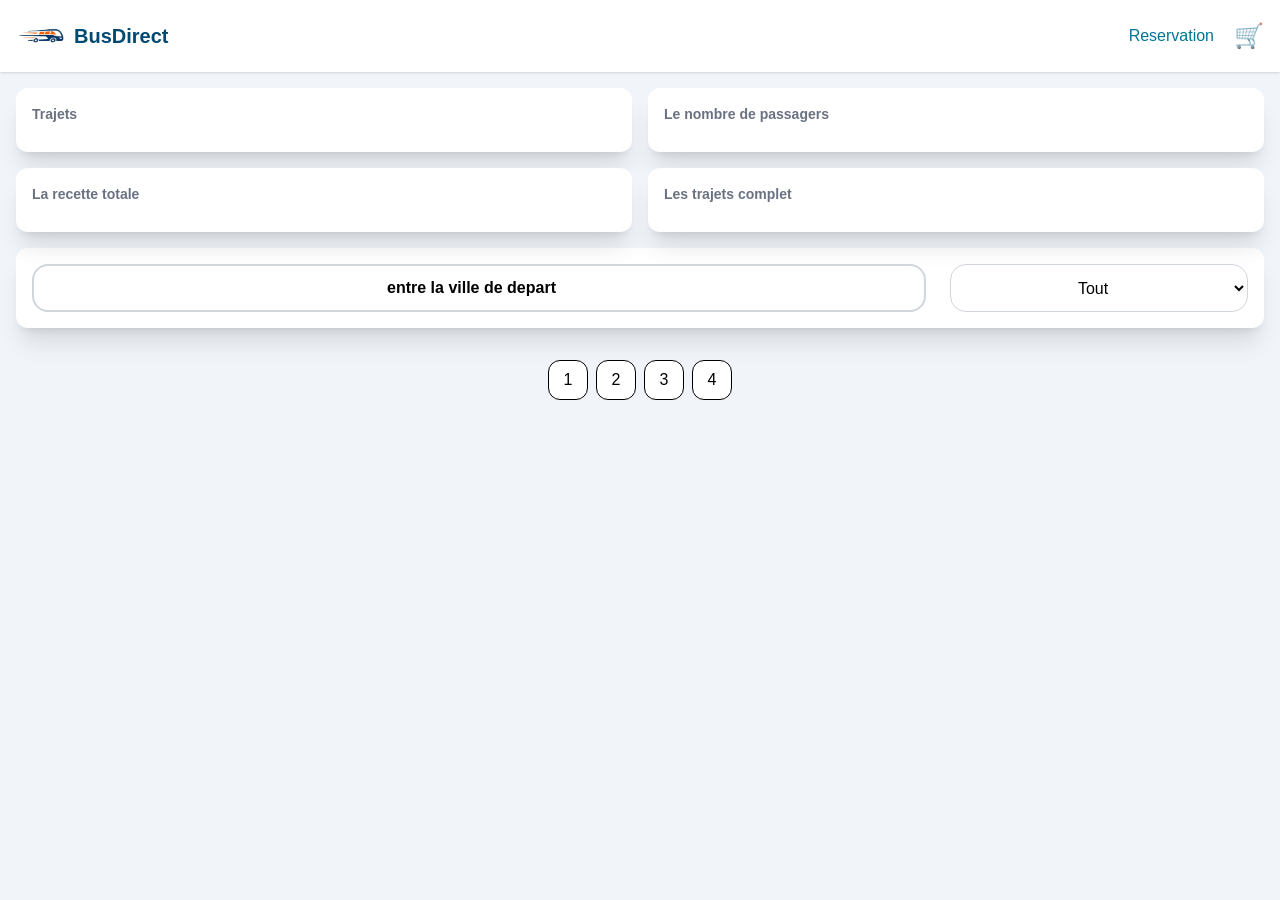
==== commit 4167f919: "fix filter trips problem" ====
--- a/index.html
+++ b/index.html
@@ -32,7 +32,7 @@
         </section>
     </header>
     <main>
-    <section class="grid grid-cols-2 md:grid-cols-4 gap-4 mx-4 my-4">
+    <section class="grid grid-cols-2 gap-4 mx-4 my-4">
         <div class="flex shadow-xl w-full rounded-xl gap-3 p-4 flex-wrap flex-col bg-white shadow-sm p-4 pb-7" id="trajets">
             <span class="text-sm text-gray-500 font-semibold">Trajets</span>
         </div>
@@ -63,7 +63,7 @@
             </select>
         </div>
     </section>
-    <section class="grid grid-cols-1 md:grid-cols-2 lg:grid-cols-3 gap-4 mx-4 my-4" id="AllCards">
+    <section class="grid grid-cols-1 lg:grid-cols-3 gap-4 mx-4 my-4" id="AllCards">
     </section>
     <section id="pagination" class="flex justify-center gap-2 mb-20">
         <button type="button" class="w-10 h-10 border-1 rounded-xl bg-white hover:bg-blue-500">1</button>
--- a/style.css
+++ b/style.css
@@ -16,9 +16,18 @@
     grid-template-columns: 3fr 1fr;
 }
 
+#AllCards {
+    display: grid;
+    grid-template-columns: 1fr;
+    gap: 1rem;
+}
+
 @media (min-width: 1024px) {
     .page {
         grid-template-columns: 3fr 2fr;
         align-items: start;
     }
+        #AllCards {
+        grid-template-columns: repeat(3, 1fr);
+    }
 }
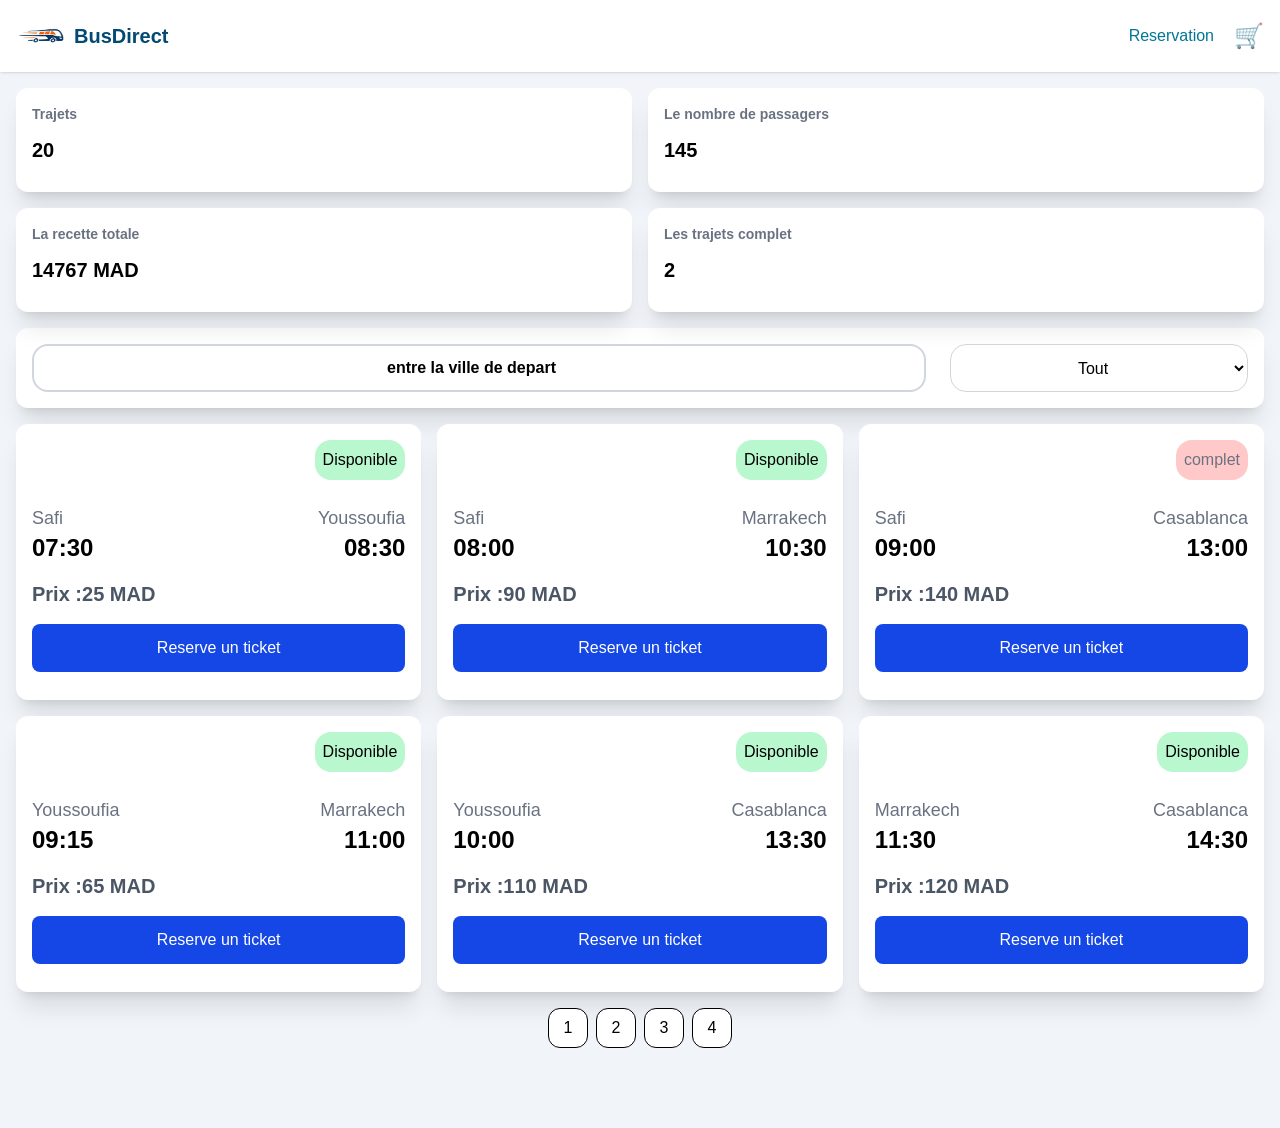
==== commit 120fe9fc: "finaliser le README" ====
--- a/index.html
+++ b/index.html
@@ -76,7 +76,6 @@
     <script type="module" src="./js/main-trajets.js"></script>
     <script type="module" src="./js/store.js"></script>
     <script type="module" src="./js/reservations.js"></script>
-    <script type="module" src="./js/render.js"></script>
     <script type="module" src="./js/validators.js"></script>
 </body>
 
